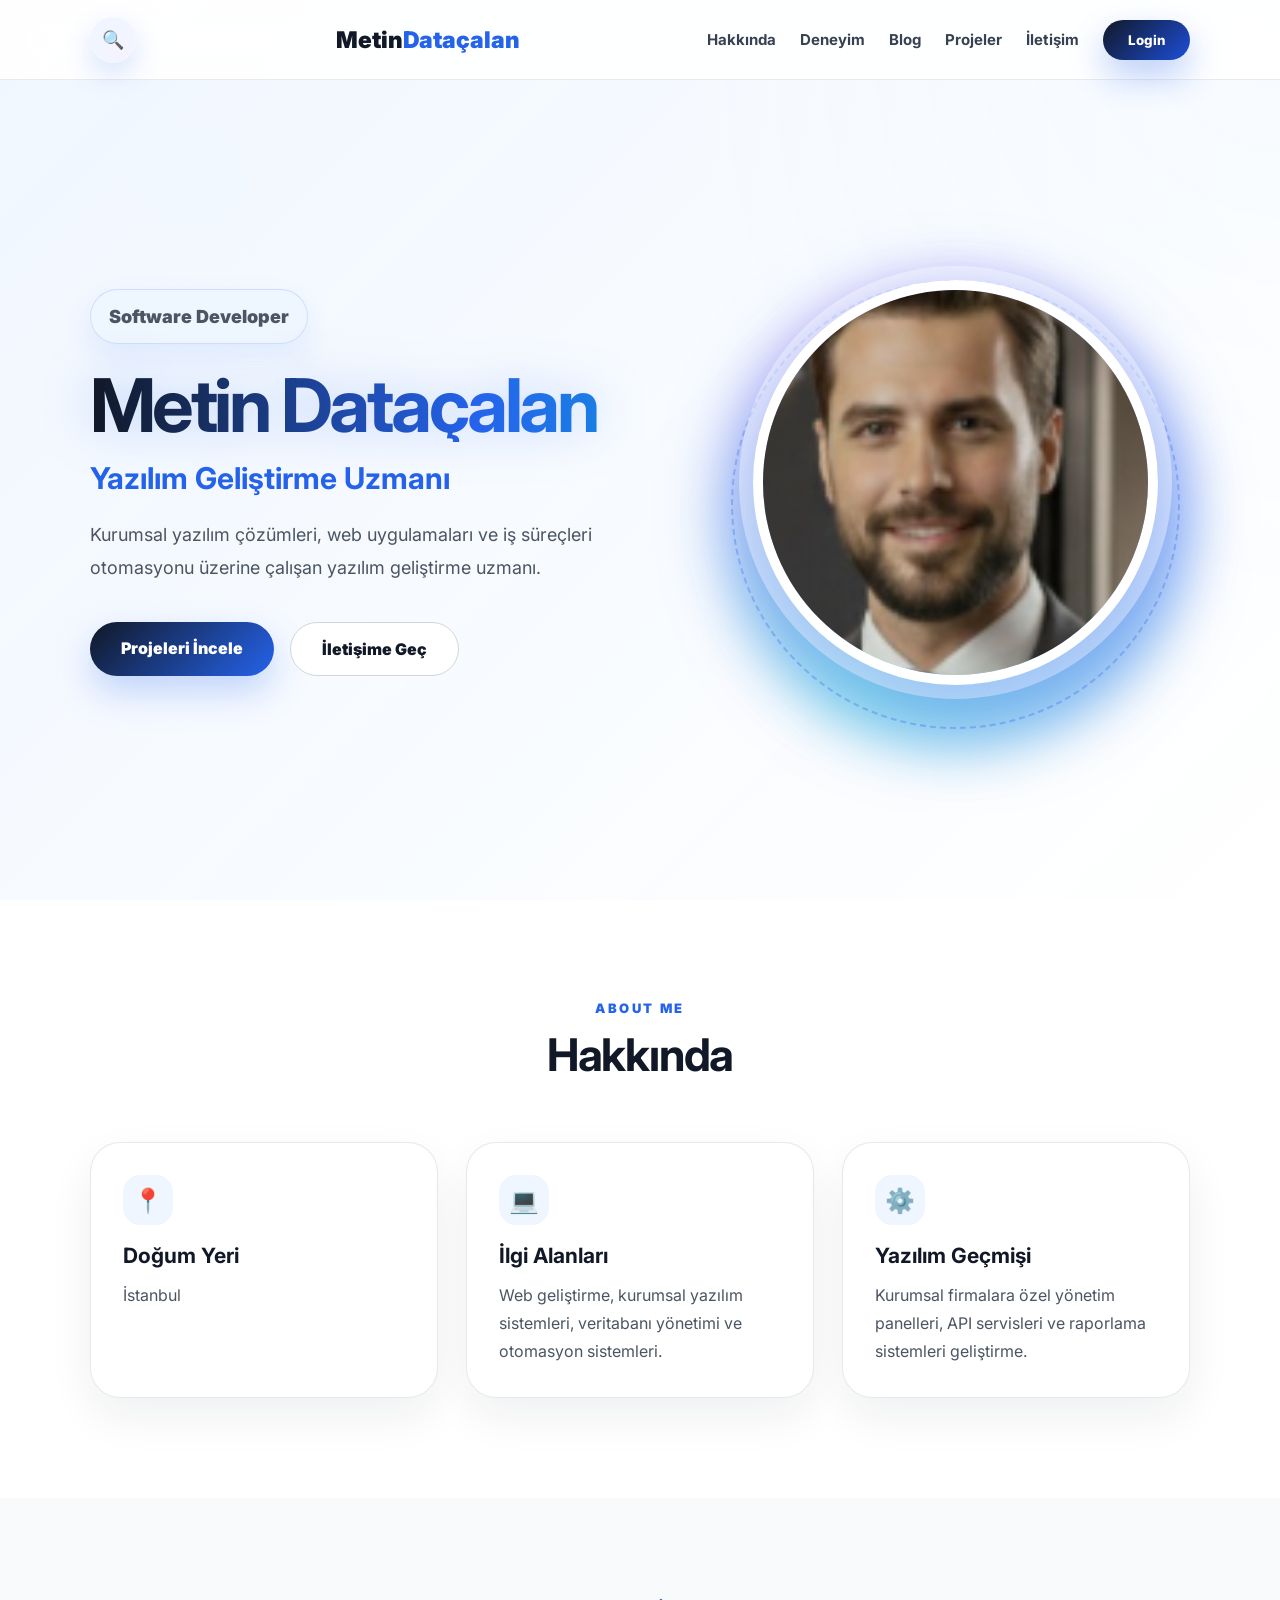
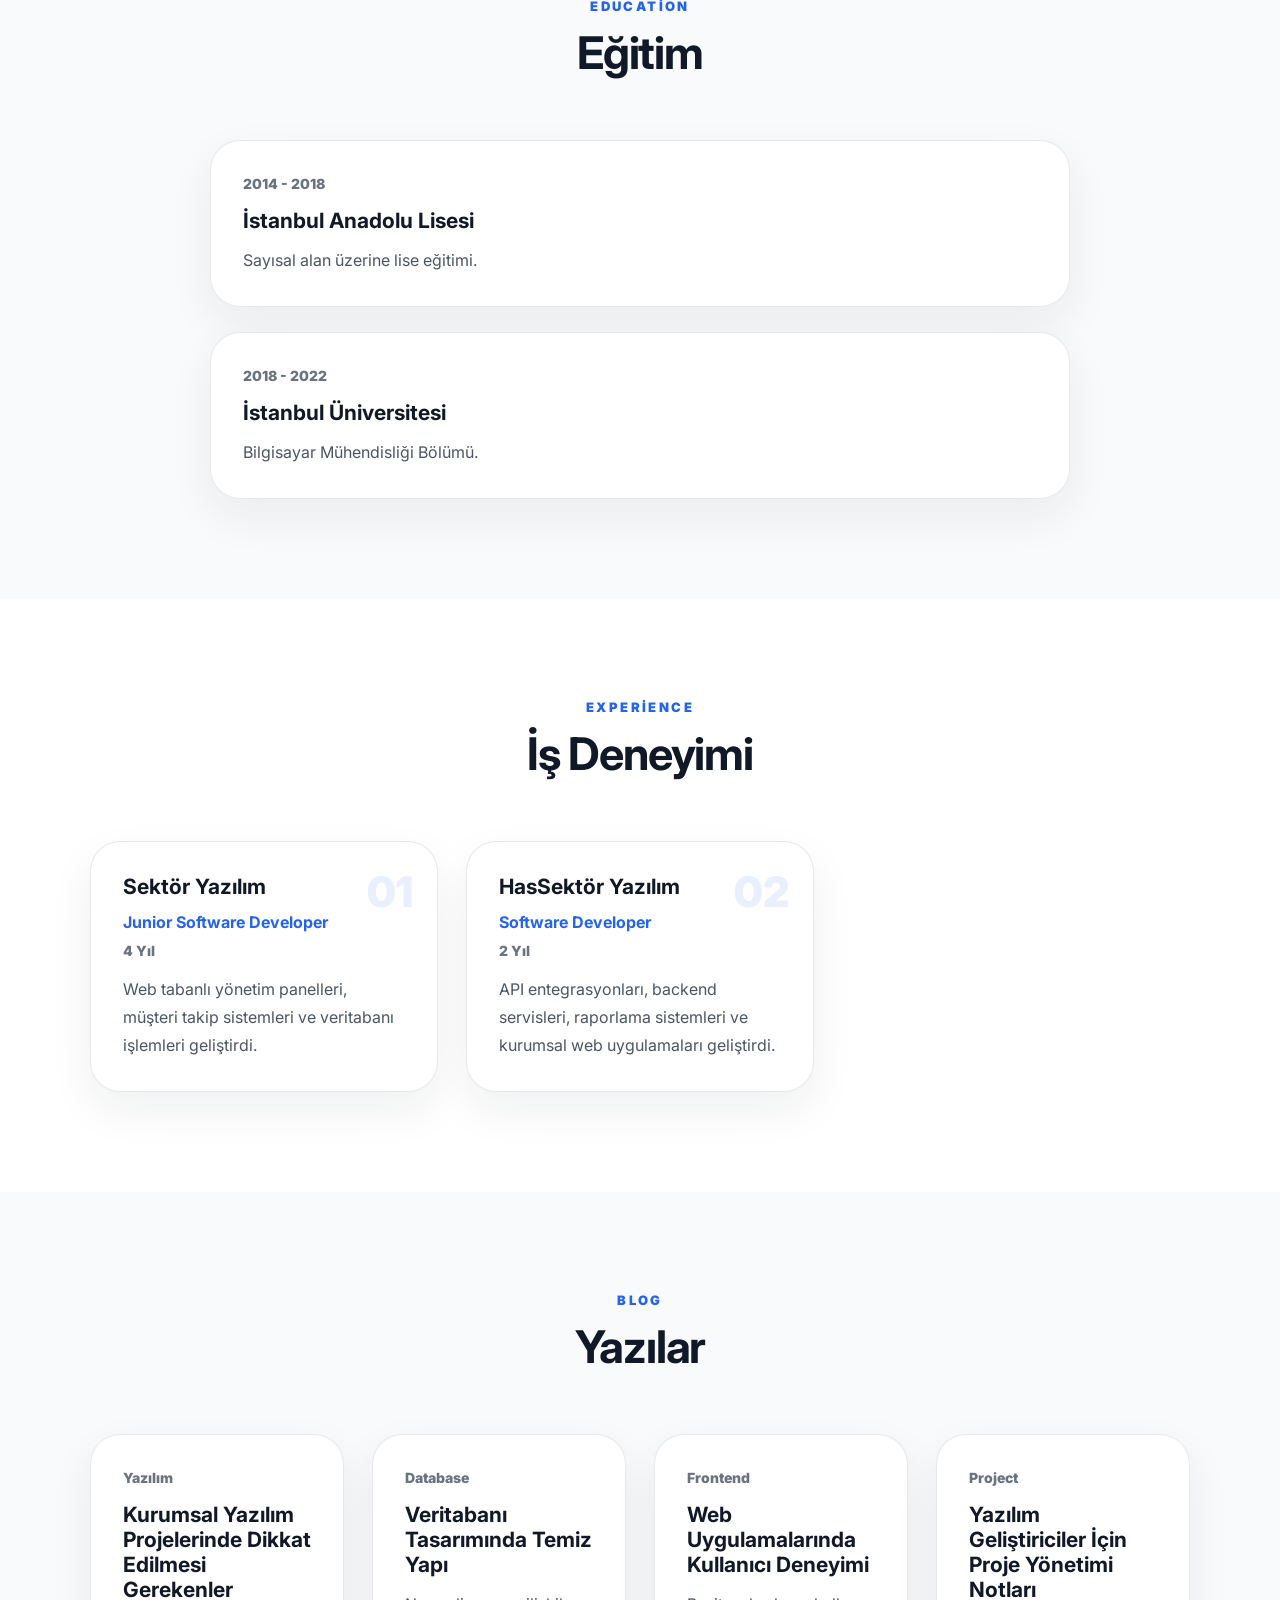
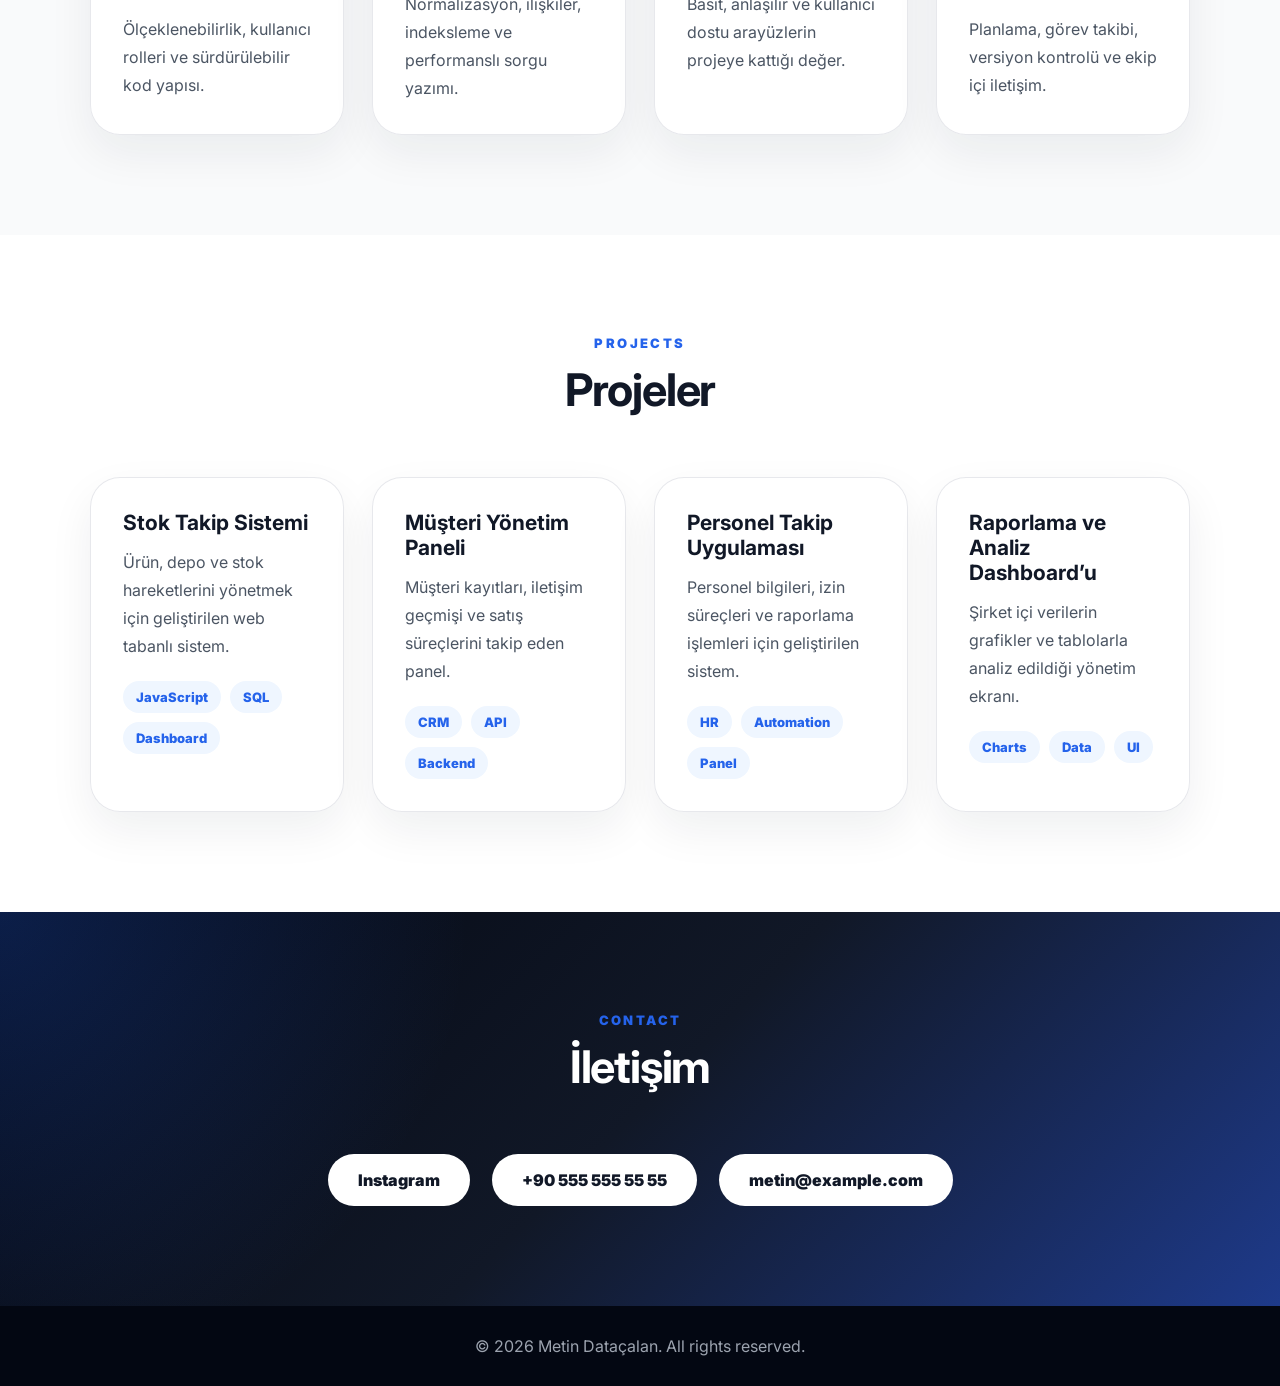
==== index.html @ bda0c71a "Add website files" ====
<!DOCTYPE html>
<html lang="tr">
<head>
  <meta charset="UTF-8" />
  <meta name="viewport" content="width=device-width, initial-scale=1.0" />
  <title>Metin Dataçalan | Yazılım Geliştirme Uzmanı</title>
  <link rel="stylesheet" href="style.css" />
</head>

<body>
  <audio id="laughSound" preload="auto">
    <source src="https://www.myinstants.com/media/sounds/risada.mp3" type="audio/mpeg">
  </audio>

  <div id="trollOverlay" class="troll-overlay">
    <div class="troll-box">
      <div class="laugh-emoji">😂</div>
      <div class="troll-ring"></div>
      <div class="countdown" id="countdown">5</div>
    </div>
  </div>

  <header class="navbar">
    <div class="nav-left">
      <button class="search-toggle" onclick="toggleSearch()">🔍</button>
      <input
        id="searchInput"
        class="search-input"
        type="text"
        placeholder="Sitede ara..."
        oninput="handleInputCheck(this); searchContent();"
        onpaste="setTimeout(() => { handleInputCheck(this); searchContent(); }, 50)"
      />
    </div>

    <div class="logo">Metin<span>Dataçalan</span></div>

    <nav class="nav-links">
      <a href="#about">Hakkında</a>
      <a href="#experience">Deneyim</a>
      <a href="#blog">Blog</a>
      <a href="#projects">Projeler</a>
      <a href="#contact">İletişim</a>
      <button class="login-btn" onclick="openLogin()">Login</button>
    </nav>
  </header>

  <div id="loginModal" class="modal">
    <div class="modal-box">
      <button class="close-btn" onclick="closeLogin()">×</button>
      <h2>Admin Girişi</h2>
      <p>GitHub bağlantısı yalnızca admin girişinden sonra iletişim alanında görünür.</p>

      <input id="username" type="text" placeholder="Kullanıcı adı"
        oninput="handleInputCheck(this)"
        onpaste="setTimeout(() => handleInputCheck(this), 50)" />

      <input id="password" type="password" placeholder="Şifre"
        oninput="handleInputCheck(this)"
        onpaste="setTimeout(() => handleInputCheck(this), 50)" />

      <button class="modal-login-btn" onclick="login()">Giriş Yap</button>
    </div>
  </div>

  <section class="hero">
    <div class="hero-content searchable">
      <p class="badge">Software Developer</p>
      <h1 class="hologram-title">Metin Dataçalan</h1>
      <h2>Yazılım Geliştirme Uzmanı</h2>
      <p>
        Kurumsal yazılım çözümleri, web uygulamaları ve iş süreçleri otomasyonu
        üzerine çalışan yazılım geliştirme uzmanı.
      </p>

      <div class="hero-buttons">
        <a href="#projects" class="primary-btn">Projeleri İncele</a>
        <a href="#contact" class="secondary-btn">İletişime Geç</a>
      </div>
    </div>

    <div class="hero-image">
      <div class="image-glow"></div>
      <img src="profile.jpg" alt="Metin Dataçalan" />
    </div>
  </section>

  <section id="about" class="section">
    <div class="section-title">
      <p>About Me</p>
      <h2>Hakkında</h2>
    </div>

    <div class="about-grid">
      <div class="info-card searchable">
        <div class="card-icon">📍</div>
        <h3>Doğum Yeri</h3>
        <p>İstanbul</p>
      </div>

      <div class="info-card searchable">
        <div class="card-icon">💻</div>
        <h3>İlgi Alanları</h3>
        <p>Web geliştirme, kurumsal yazılım sistemleri, veritabanı yönetimi ve otomasyon sistemleri.</p>
      </div>

      <div class="info-card searchable">
        <div class="card-icon">⚙️</div>
        <h3>Yazılım Geçmişi</h3>
        <p>Kurumsal firmalara özel yönetim panelleri, API servisleri ve raporlama sistemleri geliştirme.</p>
      </div>
    </div>
  </section>

  <section class="section light">
    <div class="section-title">
      <p>Education</p>
      <h2>Eğitim</h2>
    </div>

    <div class="timeline">
      <div class="timeline-item searchable">
        <span>2014 - 2018</span>
        <h3>İstanbul Anadolu Lisesi</h3>
        <p>Sayısal alan üzerine lise eğitimi.</p>
      </div>

      <div class="timeline-item searchable">
        <span>2018 - 2022</span>
        <h3>İstanbul Üniversitesi</h3>
        <p>Bilgisayar Mühendisliği Bölümü.</p>
      </div>
    </div>
  </section>

  <section id="experience" class="section">
    <div class="section-title">
      <p>Experience</p>
      <h2>İş Deneyimi</h2>
    </div>

    <div class="experience-grid">
      <div class="experience-card searchable">
        <div class="company-badge">01</div>
        <h3>Sektör Yazılım</h3>
        <h4>Junior Software Developer</h4>
        <span>4 Yıl</span>
        <p>Web tabanlı yönetim panelleri, müşteri takip sistemleri ve veritabanı işlemleri geliştirdi.</p>
      </div>

      <div class="experience-card searchable">
        <div class="company-badge">02</div>
        <h3>HasSektör Yazılım</h3>
        <h4>Software Developer</h4>
        <span>2 Yıl</span>
        <p>API entegrasyonları, backend servisleri, raporlama sistemleri ve kurumsal web uygulamaları geliştirdi.</p>
      </div>
    </div>
  </section>

  <section id="blog" class="section light">
    <div class="section-title">
      <p>Blog</p>
      <h2>Yazılar</h2>
    </div>

    <div class="card-grid">
      <article class="blog-card searchable">
        <span>Yazılım</span>
        <h3>Kurumsal Yazılım Projelerinde Dikkat Edilmesi Gerekenler</h3>
        <p>Ölçeklenebilirlik, kullanıcı rolleri ve sürdürülebilir kod yapısı.</p>
      </article>

      <article class="blog-card searchable">
        <span>Database</span>
        <h3>Veritabanı Tasarımında Temiz Yapı</h3>
        <p>Normalizasyon, ilişkiler, indeksleme ve performanslı sorgu yazımı.</p>
      </article>

      <article class="blog-card searchable">
        <span>Frontend</span>
        <h3>Web Uygulamalarında Kullanıcı Deneyimi</h3>
        <p>Basit, anlaşılır ve kullanıcı dostu arayüzlerin projeye kattığı değer.</p>
      </article>

      <article class="blog-card searchable">
        <span>Project</span>
        <h3>Yazılım Geliştiriciler İçin Proje Yönetimi Notları</h3>
        <p>Planlama, görev takibi, versiyon kontrolü ve ekip içi iletişim.</p>
      </article>
    </div>
  </section>

  <section id="projects" class="section">
    <div class="section-title">
      <p>Projects</p>
      <h2>Projeler</h2>
    </div>

    <div class="card-grid">
      <div class="project-card searchable">
        <h3>Stok Takip Sistemi</h3>
        <p>Ürün, depo ve stok hareketlerini yönetmek için geliştirilen web tabanlı sistem.</p>
        <div class="tags"><span>JavaScript</span><span>SQL</span><span>Dashboard</span></div>
      </div>

      <div class="project-card searchable">
        <h3>Müşteri Yönetim Paneli</h3>
        <p>Müşteri kayıtları, iletişim geçmişi ve satış süreçlerini takip eden panel.</p>
        <div class="tags"><span>CRM</span><span>API</span><span>Backend</span></div>
      </div>

      <div class="project-card searchable">
        <h3>Personel Takip Uygulaması</h3>
        <p>Personel bilgileri, izin süreçleri ve raporlama işlemleri için geliştirilen sistem.</p>
        <div class="tags"><span>HR</span><span>Automation</span><span>Panel</span></div>
      </div>

      <div class="project-card searchable">
        <h3>Raporlama ve Analiz Dashboard’u</h3>
        <p>Şirket içi verilerin grafikler ve tablolarla analiz edildiği yönetim ekranı.</p>
        <div class="tags"><span>Charts</span><span>Data</span><span>UI</span></div>
      </div>
    </div>
  </section>

  <section id="contact" class="section contact-section">
    <div class="section-title">
      <p>Contact</p>
      <h2>İletişim</h2>
    </div>

    <div class="contact-box searchable">
      <a href="https://www.instagram.com/metindatacalan/" target="_blank">Instagram</a>
      <a href="tel:+905555555555">+90 555 555 55 55</a>
      <a href="mailto:metin@example.com">metin@example.com</a>
      <a id="githubContact" class="github-contact hidden" href="https://github.com/" target="_blank">GitHub</a>
    </div>

    <p id="adminNotice" class="admin-notice hidden">
      Admin girişi aktif: GitHub bağlantısı iletişim alanına eklendi.
    </p>
  </section>

  <footer>
    <p>© 2026 Metin Dataçalan. All rights reserved.</p>
  </footer>

  <script src="script.js"></script>
</body>
</html>
---- style.css ----
@import url("https://fonts.googleapis.com/css2?family=Inter:wght@400;500;600;700;800;900&display=swap");

* {
  margin: 0;
  padding: 0;
  box-sizing: border-box;
  font-family: "Inter", "Segoe UI", sans-serif;
}

html {
  scroll-behavior: smooth;
}

body {
  background: #ffffff;
  color: #111827;
  overflow-x: hidden;
}

body::before {
  content: "";
  position: fixed;
  inset: 0;
  background:
    radial-gradient(circle at 15% 20%, rgba(37, 99, 235, 0.10), transparent 25%),
    radial-gradient(circle at 90% 12%, rgba(124, 58, 237, 0.10), transparent 28%),
    radial-gradient(circle at 72% 90%, rgba(6, 182, 212, 0.10), transparent 25%);
  z-index: -1;
}

.navbar {
  width: 100%;
  height: 80px;
  padding: 0 7%;
  background: rgba(255, 255, 255, 0.88);
  backdrop-filter: blur(20px);
  border-bottom: 1px solid rgba(229, 231, 235, 0.85);
  position: fixed;
  top: 0;
  z-index: 1000;
  display: flex;
  align-items: center;
  justify-content: space-between;
}

.nav-left {
  display: flex;
  align-items: center;
  gap: 10px;
}

.search-toggle {
  width: 46px;
  height: 46px;
  border: none;
  background: linear-gradient(135deg, #eff6ff, #f5f3ff);
  border-radius: 50%;
  cursor: pointer;
  font-size: 18px;
  box-shadow: 0 12px 28px rgba(37, 99, 235, 0.18);
  transition: 0.3s;
}

.search-toggle:hover {
  transform: translateY(-3px) rotate(8deg);
}

.search-input {
  width: 0;
  opacity: 0;
  padding: 12px 0;
  border: 1px solid #d1d5db;
  border-radius: 999px;
  outline: none;
  background: white;
  transition: 0.35s ease;
}

.search-input.active {
  width: 310px;
  opacity: 1;
  padding: 12px 18px;
}

.logo {
  font-size: 23px;
  font-weight: 900;
  color: #111827;
}

.logo span {
  color: #2563eb;
}

.nav-links {
  display: flex;
  align-items: center;
  gap: 24px;
}

.nav-links a {
  text-decoration: none;
  color: #374151;
  font-size: 15px;
  font-weight: 700;
  transition: 0.3s;
}

.nav-links a:hover {
  color: #2563eb;
}

.login-btn {
  padding: 12px 25px;
  border: none;
  background: linear-gradient(135deg, #111827, #1d4ed8);
  color: white;
  border-radius: 999px;
  cursor: pointer;
  font-weight: 800;
  box-shadow: 0 16px 35px rgba(37, 99, 235, 0.32);
  transition: 0.3s;
}

.login-btn:hover {
  transform: translateY(-3px);
}

.hero {
  min-height: 100vh;
  padding: 140px 7% 75px;
  display: grid;
  grid-template-columns: 1.08fr 0.92fr;
  align-items: center;
  gap: 80px;
  background:
    linear-gradient(135deg, rgba(239, 246, 255, 0.95), rgba(255, 255, 255, 0.97)),
    radial-gradient(circle at top right, #dbeafe 0%, transparent 38%);
}

.badge {
  display: inline-block;
  padding: 10px 18px;
  background: rgba(239, 246, 255, 0.96);
  color: #2563eb;
  border: 1px solid rgba(37, 99, 235, 0.16);
  border-radius: 999px;
  font-size: 14px;
  font-weight: 900;
  margin-bottom: 24px;
  box-shadow: 0 12px 28px rgba(37, 99, 235, 0.1);
}

.hero h1 {
  font-size: 74px;
  line-height: 1;
  letter-spacing: -3.5px;
  margin-bottom: 18px;
}

.hologram-title {
  background: linear-gradient(90deg, #111827, #2563eb, #06b6d4, #7c3aed, #2563eb, #111827);
  background-size: 350%;
  -webkit-background-clip: text;
  -webkit-text-fill-color: transparent;
  animation: hologramMove 4.5s infinite linear;
  filter: drop-shadow(0 0 24px rgba(37, 99, 235, 0.25));
}

@keyframes hologramMove {
  0% { background-position: 0%; }
  100% { background-position: 350%; }
}

.hero h2 {
  font-size: 30px;
  color: #2563eb;
  margin-bottom: 22px;
}

.hero p {
  max-width: 640px;
  font-size: 18px;
  color: #4b5563;
  line-height: 1.85;
}

.hero-buttons {
  display: flex;
  gap: 16px;
  margin-top: 38px;
}

.primary-btn,
.secondary-btn {
  padding: 16px 31px;
  border-radius: 999px;
  text-decoration: none;
  font-weight: 900;
  transition: 0.3s;
}

.primary-btn {
  background: linear-gradient(135deg, #111827, #2563eb);
  color: white;
  box-shadow: 0 16px 36px rgba(37, 99, 235, 0.26);
}

.secondary-btn {
  border: 1px solid #d1d5db;
  color: #111827;
  background: white;
}

.primary-btn:hover,
.secondary-btn:hover {
  transform: translateY(-4px);
}

.hero-image {
  display: flex;
  justify-content: center;
  position: relative;
}

.image-glow {
  position: absolute;
  width: 470px;
  height: 470px;
  border-radius: 50%;
  background: conic-gradient(from 90deg, #2563eb, #06b6d4, #7c3aed, #2563eb);
  filter: blur(25px);
  opacity: 0.45;
  animation: rotateGlow 7s linear infinite;
}

.hero-image::after {
  content: "";
  position: absolute;
  width: 445px;
  height: 445px;
  border-radius: 50%;
  border: 2px dashed rgba(37, 99, 235, 0.30);
  animation: rotateGlowReverse 13s linear infinite;
}

.hero-image img {
  position: relative;
  z-index: 2;
  width: 405px;
  height: 405px;
  border-radius: 50%;
  object-fit: cover;
  object-position: center 24%;
  border: 10px solid white;
  box-shadow:
    0 30px 95px rgba(37, 99, 235, 0.36),
    0 0 0 14px rgba(255, 255, 255, 0.55);
}

@keyframes rotateGlow {
  from { transform: rotate(0deg) scale(0.98); }
  to { transform: rotate(360deg) scale(1.05); }
}

@keyframes rotateGlowReverse {
  from { transform: rotate(360deg); }
  to { transform: rotate(0deg); }
}

.section {
  padding: 100px 7%;
}

.light {
  background: rgba(249, 250, 251, 0.92);
}

.section-title {
  text-align: center;
  margin-bottom: 60px;
}

.section-title p {
  color: #2563eb;
  font-weight: 900;
  text-transform: uppercase;
  letter-spacing: 2.4px;
  font-size: 13px;
  margin-bottom: 11px;
}

.section-title h2 {
  font-size: 45px;
  letter-spacing: -1.2px;
}

.about-grid,
.experience-grid,
.card-grid {
  display: grid;
  grid-template-columns: repeat(3, 1fr);
  gap: 28px;
}

.card-grid {
  grid-template-columns: repeat(4, 1fr);
}

.info-card,
.experience-card,
.blog-card,
.project-card,
.timeline-item {
  background: rgba(255, 255, 255, 0.94);
  border: 1px solid rgba(229, 231, 235, 0.92);
  padding: 32px;
  border-radius: 30px;
  box-shadow: 0 18px 45px rgba(17, 24, 39, 0.065);
  transition: 0.35s ease;
  position: relative;
  overflow: hidden;
}

.info-card::before,
.experience-card::before,
.blog-card::before,
.project-card::before,
.timeline-item::before {
  content: "";
  position: absolute;
  top: 0;
  left: -130%;
  width: 90%;
  height: 100%;
  background: linear-gradient(120deg, transparent, rgba(37, 99, 235, 0.16), transparent);
  transition: 0.7s;
}

.info-card:hover::before,
.experience-card:hover::before,
.blog-card:hover::before,
.project-card:hover::before,
.timeline-item:hover::before {
  left: 130%;
}

.info-card:hover,
.experience-card:hover,
.blog-card:hover,
.project-card:hover,
.timeline-item:hover {
  transform: translateY(-9px);
  box-shadow: 0 30px 80px rgba(37, 99, 235, 0.16);
  border-color: rgba(37, 99, 235, 0.25);
}

.card-icon {
  width: 50px;
  height: 50px;
  background: #eff6ff;
  border-radius: 17px;
  display: grid;
  place-items: center;
  font-size: 24px;
  margin-bottom: 18px;
}

.info-card h3,
.experience-card h3,
.blog-card h3,
.project-card h3,
.timeline-item h3 {
  font-size: 21px;
  margin-bottom: 13px;
}

.info-card p,
.experience-card p,
.blog-card p,
.project-card p,
.timeline-item p {
  color: #4b5563;
  line-height: 1.75;
}

.experience-card h4 {
  color: #2563eb;
  margin-bottom: 8px;
}

.experience-card span,
.timeline-item span,
.blog-card span {
  display: inline-block;
  margin-bottom: 16px;
  color: #6b7280;
  font-size: 14px;
  font-weight: 850;
}

.company-badge {
  position: absolute;
  top: 24px;
  right: 24px;
  font-size: 42px;
  font-weight: 950;
  color: rgba(37, 99, 235, 0.1);
}

.timeline {
  max-width: 860px;
  margin: auto;
  display: grid;
  gap: 25px;
}

.tags {
  display: flex;
  flex-wrap: wrap;
  gap: 9px;
  margin-top: 21px;
}

.tags span {
  background: #eff6ff;
  color: #2563eb;
  padding: 8px 13px;
  border-radius: 999px;
  font-size: 13px;
  font-weight: 850;
}

.contact-section {
  background:
    radial-gradient(circle at top left, rgba(37, 99, 235, 0.25), transparent 35%),
    linear-gradient(135deg, #030712, #111827, #1e3a8a);
  color: white;
}

.contact-section .section-title h2 {
  color: white;
}

.contact-box {
  display: flex;
  justify-content: center;
  gap: 22px;
  flex-wrap: wrap;
}

.contact-box a {
  padding: 16px 30px;
  background: white;
  color: #111827;
  border-radius: 999px;
  text-decoration: none;
  font-weight: 900;
  transition: 0.3s;
}

.contact-box a:hover {
  background: #2563eb;
  color: white;
  transform: translateY(-4px);
}

.github-contact {
  background: linear-gradient(135deg, #111827, #2563eb) !important;
  color: white !important;
  box-shadow: 0 18px 40px rgba(37, 99, 235, 0.38);
}

.admin-notice {
  margin-top: 28px;
  text-align: center;
  color: #dbeafe;
  font-weight: 800;
}

footer {
  padding: 30px;
  text-align: center;
  background: #030712;
  color: #9ca3af;
}

.modal {
  position: fixed;
  inset: 0;
  background: rgba(3, 7, 18, 0.78);
  backdrop-filter: blur(10px);
  z-index: 2000;
  display: none;
  align-items: center;
  justify-content: center;
}

.modal.active {
  display: flex;
}

.modal-box {
  width: 400px;
  background: white;
  padding: 38px;
  border-radius: 32px;
  position: relative;
  box-shadow: 0 35px 100px rgba(0, 0, 0, 0.36);
}

.modal-box h2 {
  font-size: 31px;
  margin-bottom: 8px;
}

.modal-box p {
  color: #6b7280;
  margin-bottom: 24px;
  line-height: 1.5;
}

.modal-box input {
  width: 100%;
  padding: 15px;
  margin-bottom: 14px;
  border: 1px solid #d1d5db;
  border-radius: 15px;
  outline: none;
}

.modal-box input:focus {
  border-color: #2563eb;
  box-shadow: 0 0 0 4px rgba(37, 99, 235, 0.11);
}

.modal-login-btn {
  width: 100%;
  padding: 15px;
  background: linear-gradient(135deg, #111827, #2563eb);
  color: white;
  border: none;
  border-radius: 15px;
  font-weight: 950;
  cursor: pointer;
}

.close-btn {
  position: absolute;
  right: 19px;
  top: 15px;
  border: none;
  background: none;
  font-size: 31px;
  cursor: pointer;
}

.troll-overlay {
  position: fixed;
  inset: 0;
  z-index: 9999;
  background:
    radial-gradient(circle at center, rgba(37, 99, 235, 0.28), transparent 30%),
    rgba(0, 0, 0, 0.98);
  display: none;
  align-items: center;
  justify-content: center;
  flex-direction: column;
}

.troll-overlay.active {
  display: flex;
}

.troll-box {
  position: relative;
  display: grid;
  place-items: center;
}

.laugh-emoji {
  font-size: 230px;
  z-index: 3;
  animation: laughShake 0.13s infinite alternate;
  filter: drop-shadow(0 0 48px rgba(255, 255, 255, 0.36));
}

.troll-ring {
  position: absolute;
  width: 345px;
  height: 345px;
  border-radius: 50%;
  border: 7px dashed rgba(255, 255, 255, 0.40);
  animation: trollSpin 0.9s linear infinite;
}

.countdown {
  margin-top: 20px;
  font-size: 66px;
  color: white;
  font-weight: 950;
}

@keyframes laughShake {
  from { transform: rotate(-13deg) scale(1); }
  to { transform: rotate(13deg) scale(1.15); }
}

@keyframes trollSpin {
  from { transform: rotate(0deg); }
  to { transform: rotate(360deg); }
}

.hidden {
  display: none !important;
}

@media (max-width: 1100px) {
  .hero {
    grid-template-columns: 1fr;
    text-align: center;
  }

  .hero p {
    margin: auto;
  }

  .hero-buttons {
    justify-content: center;
  }

  .about-grid,
  .experience-grid,
  .card-grid {
    grid-template-columns: repeat(2, 1fr);
  }

  .nav-links a {
    display: none;
  }
}

@media (max-width: 700px) {
  .navbar {
    padding: 0 5%;
  }

  .logo {
    font-size: 18px;
  }

  .hero h1 {
    font-size: 46px;
  }

  .hero-image img {
    width: 292px;
    height: 292px;
  }

  .image-glow,
  .hero-image::after {
    width: 320px;
    height: 320px;
  }

  .about-grid,
  .experience-grid,
  .card-grid {
    grid-template-columns: 1fr;
  }

  .search-input.active {
    width: 170px;
  }
}
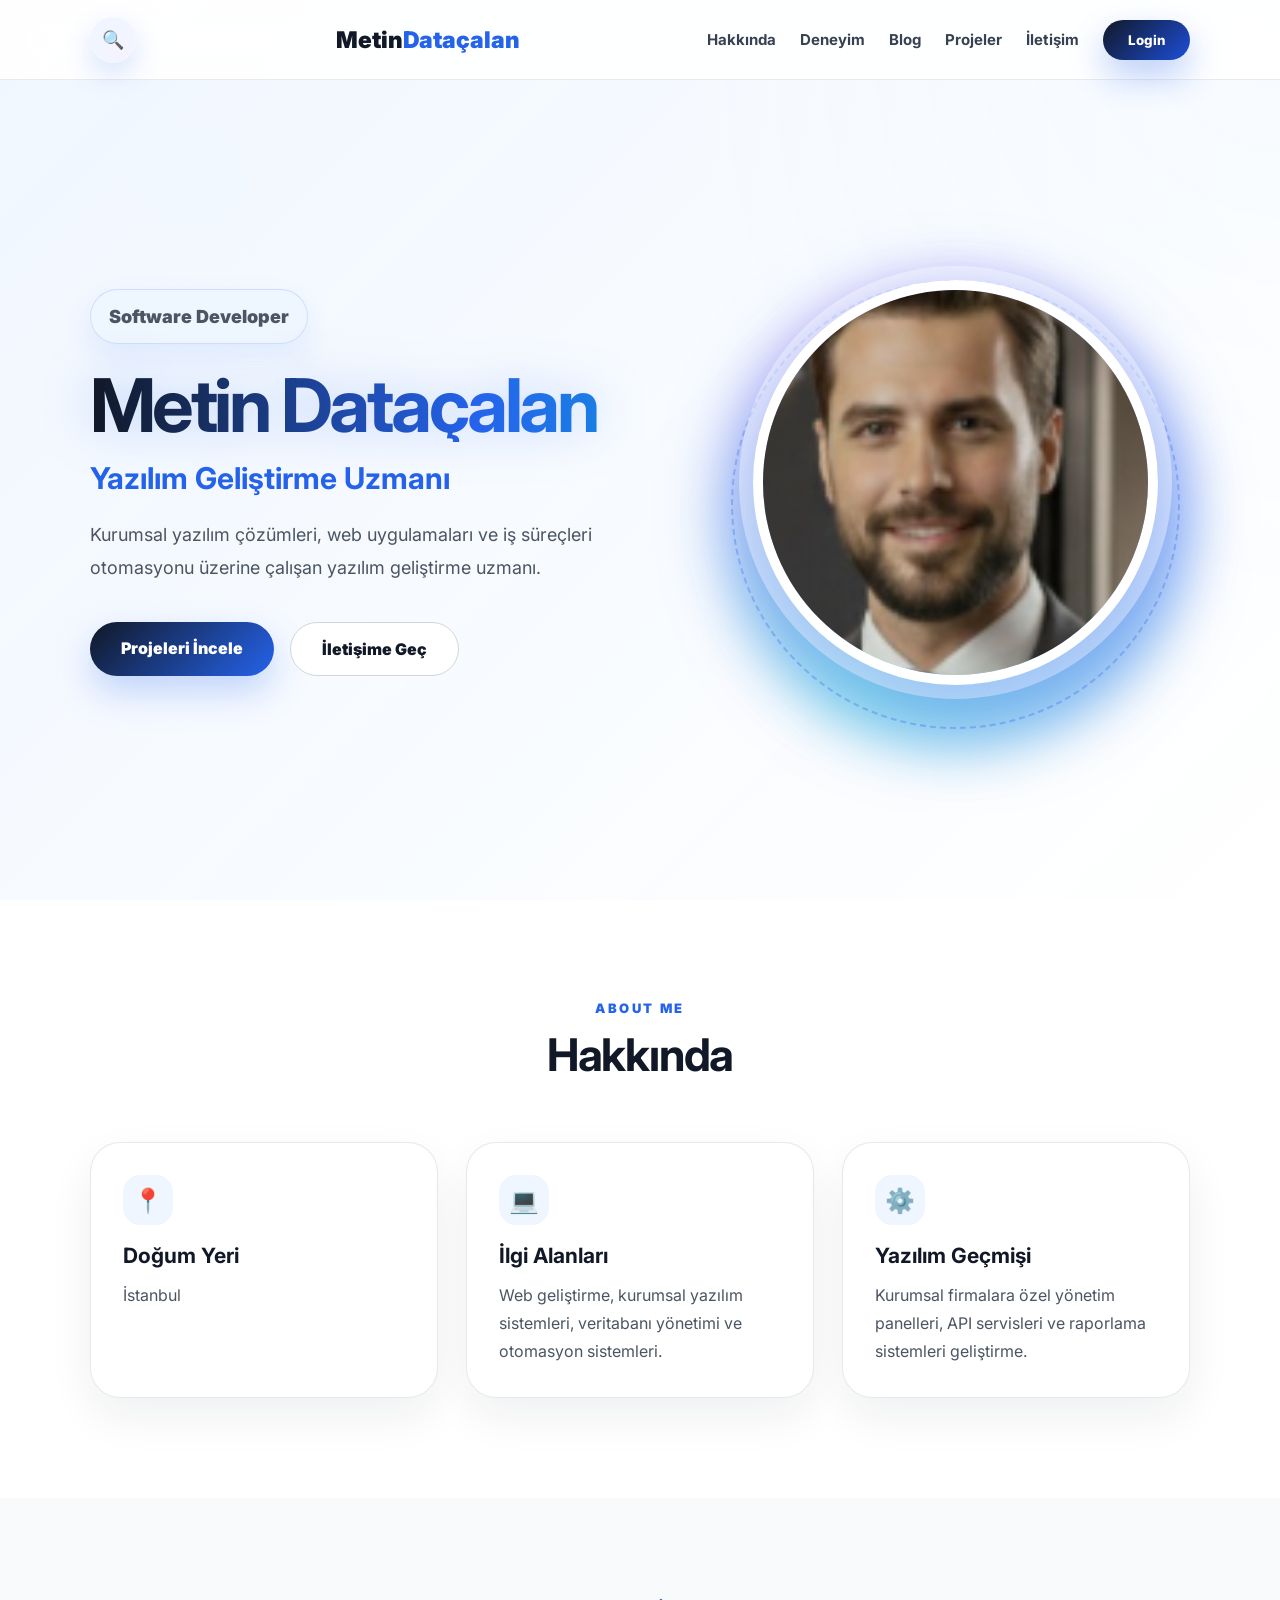
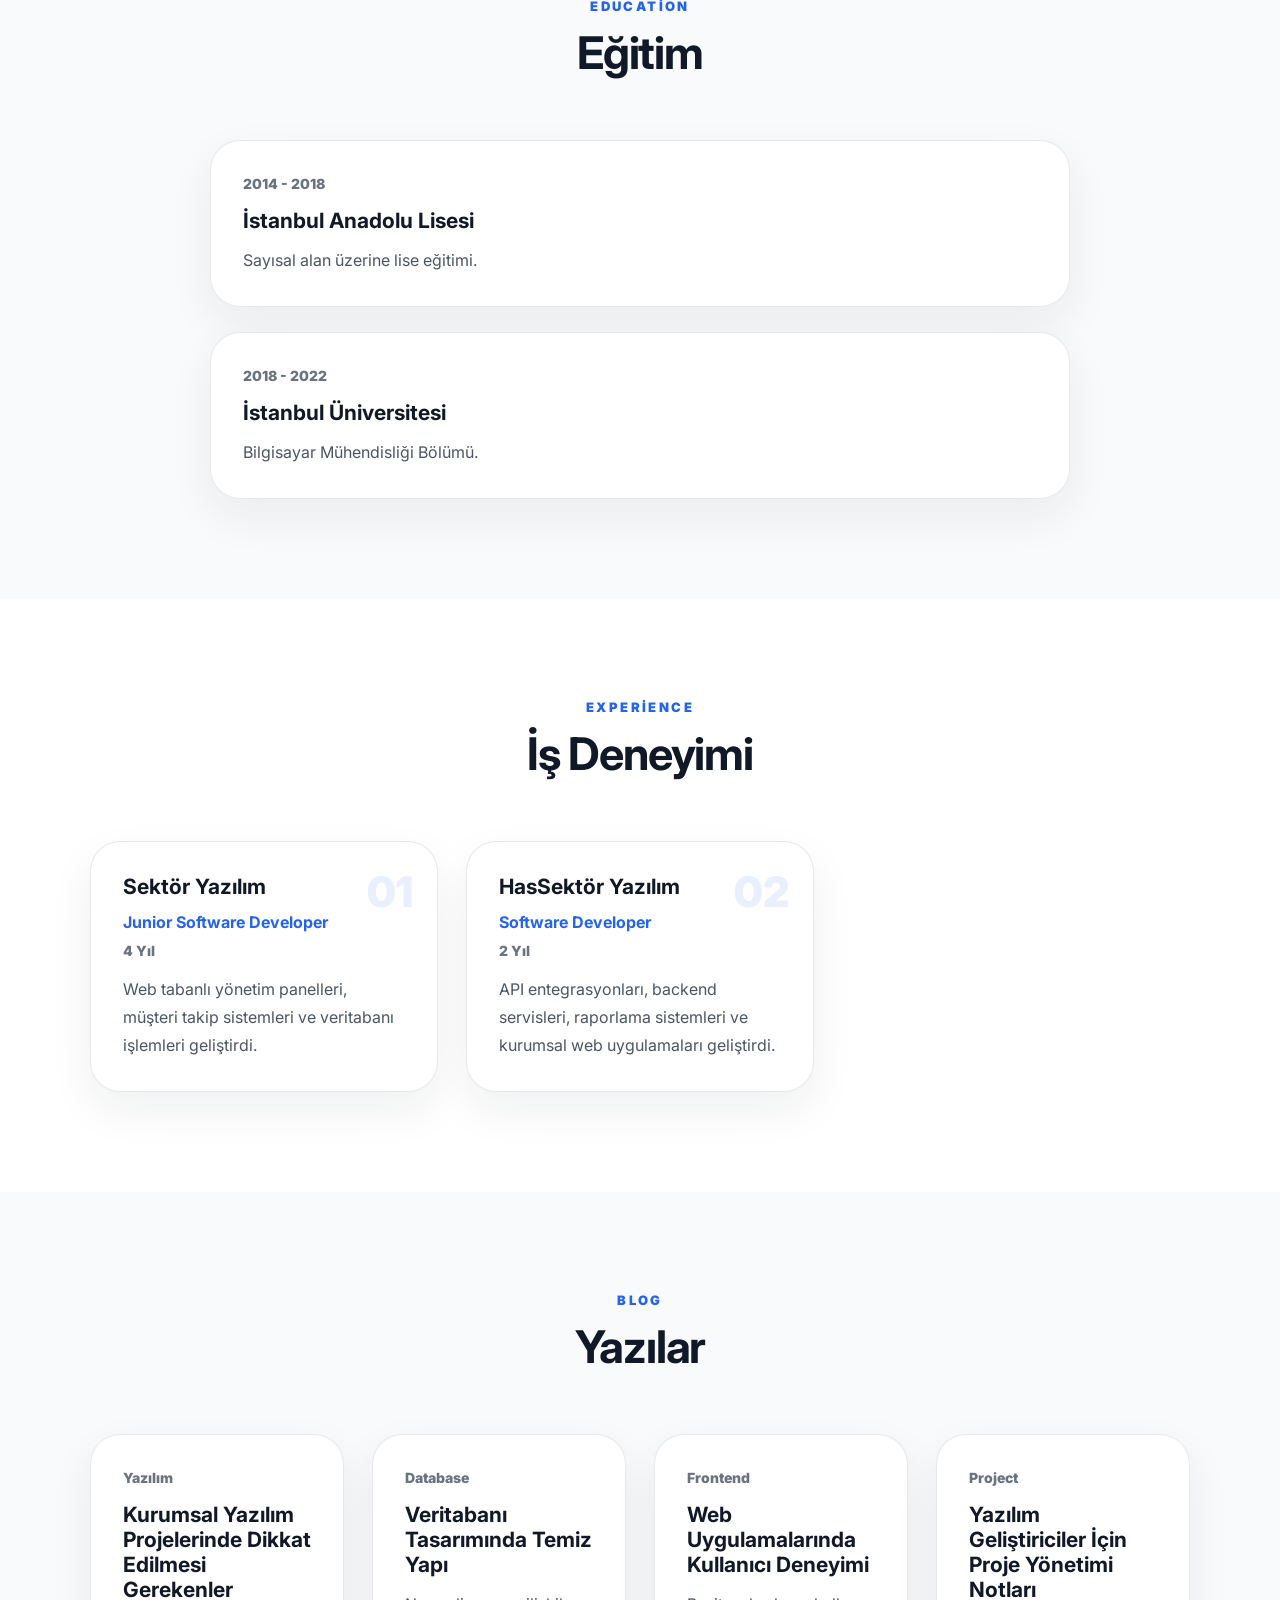
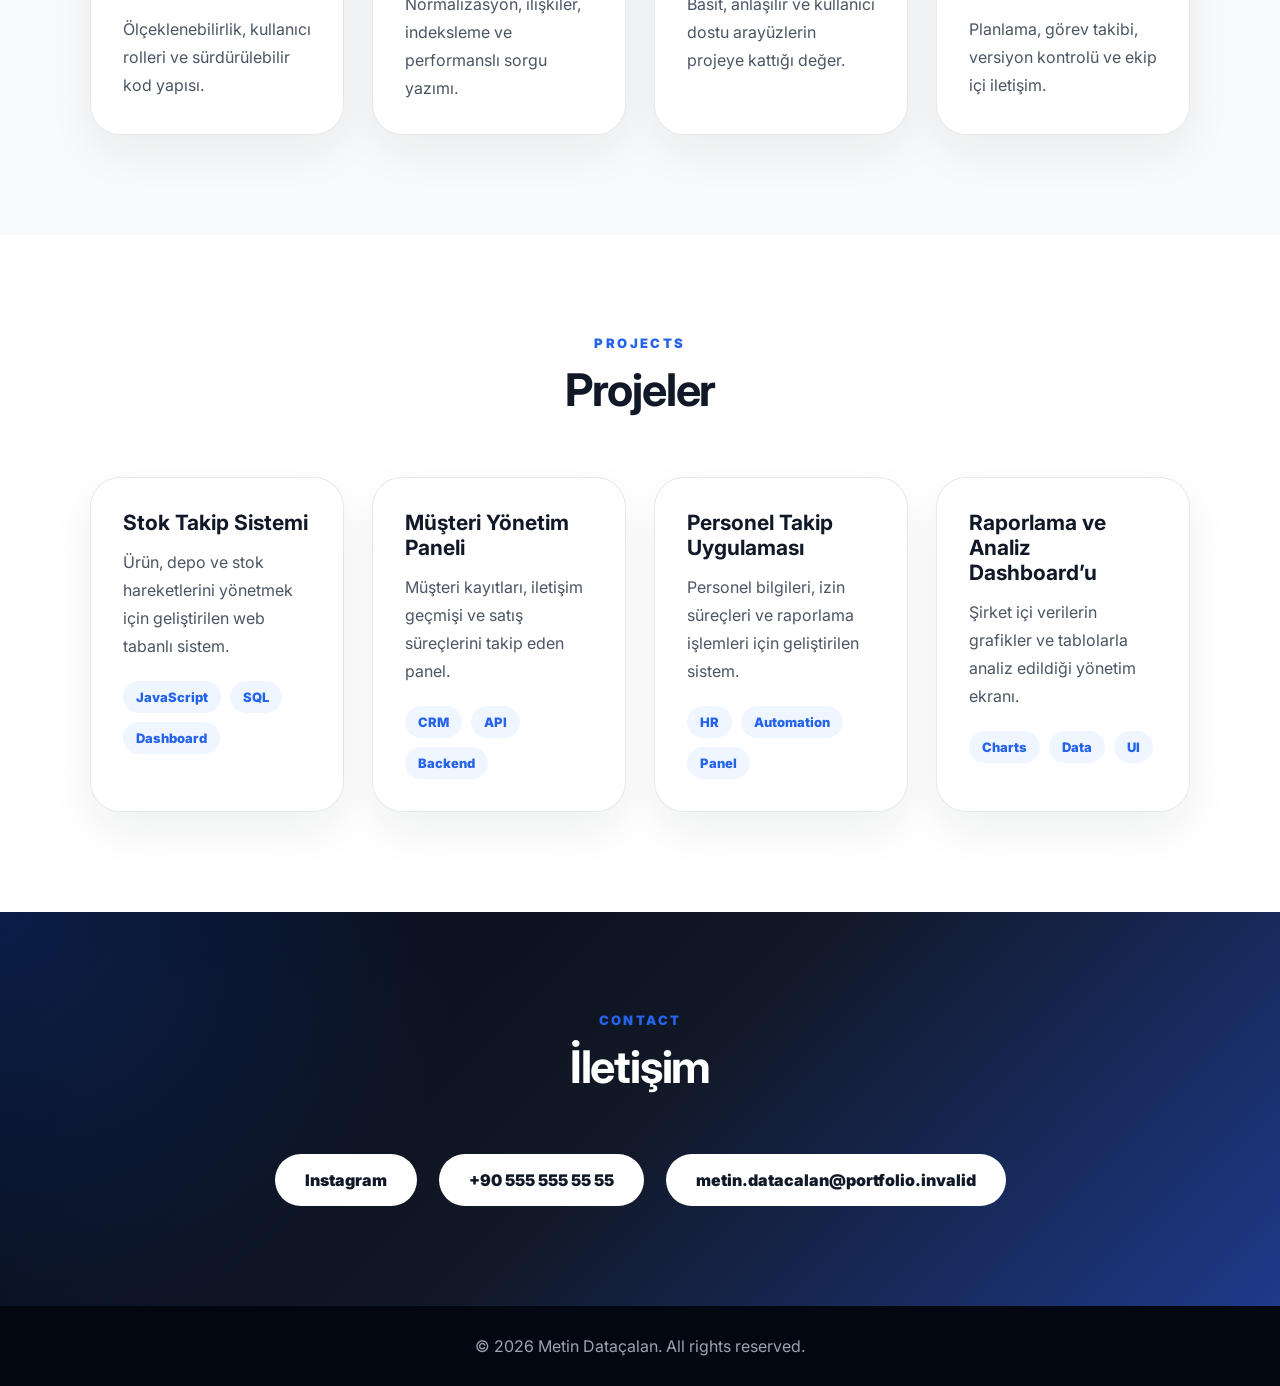
==== commit b8bad98c: "Update index.html" ====
--- a/index.html
+++ b/index.html
@@ -16,7 +16,7 @@
     <div class="troll-box">
       <div class="laugh-emoji">😂</div>
       <div class="troll-ring"></div>
-      <div class="countdown" id="countdown">5</div>
+      <div class="countdown" id="countdown">3</div>
     </div>
   </div>
 
@@ -233,8 +233,8 @@
     <div class="contact-box searchable">
       <a href="https://www.instagram.com/metindatacalan/" target="_blank">Instagram</a>
       <a href="tel:+905555555555">+90 555 555 55 55</a>
-      <a href="mailto:metin@example.com">metin@example.com</a>
-      <a id="githubContact" class="github-contact hidden" href="https://github.com/" target="_blank">GitHub</a>
+      <a href="mailto:metin.datacalan@portfolio.invalid">metin.datacalan@portfolio.invalid</a>
+      <a id="githubContact" class="github-contact hidden" href="https://github.com/dtclnmetin" target="_blank">GitHub</a>
     </div>
 
     <p id="adminNotice" class="admin-notice hidden">
@@ -246,6 +246,6 @@
     <p>© 2026 Metin Dataçalan. All rights reserved.</p>
   </footer>
 
-  <script src="script.js"></script>
+  <script src="app.js"></script>
 </body>
-</html>+</html>
